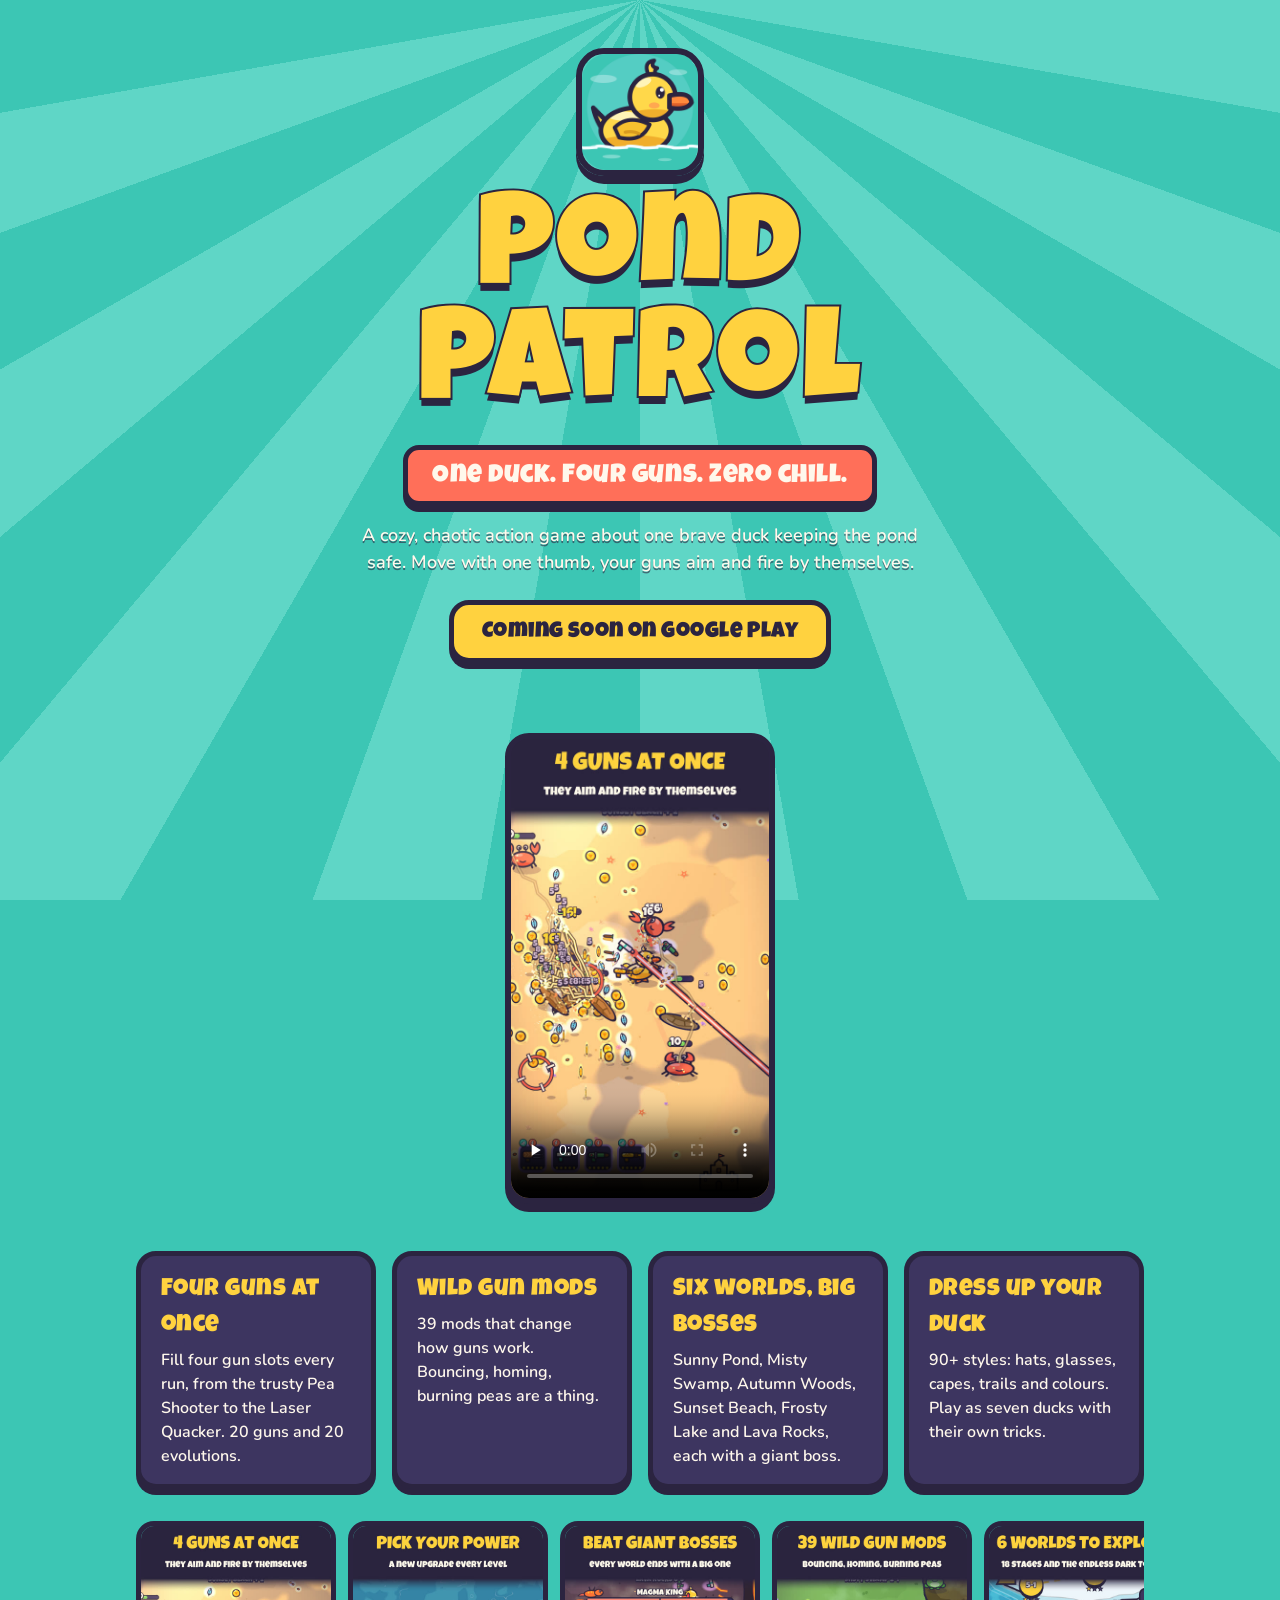
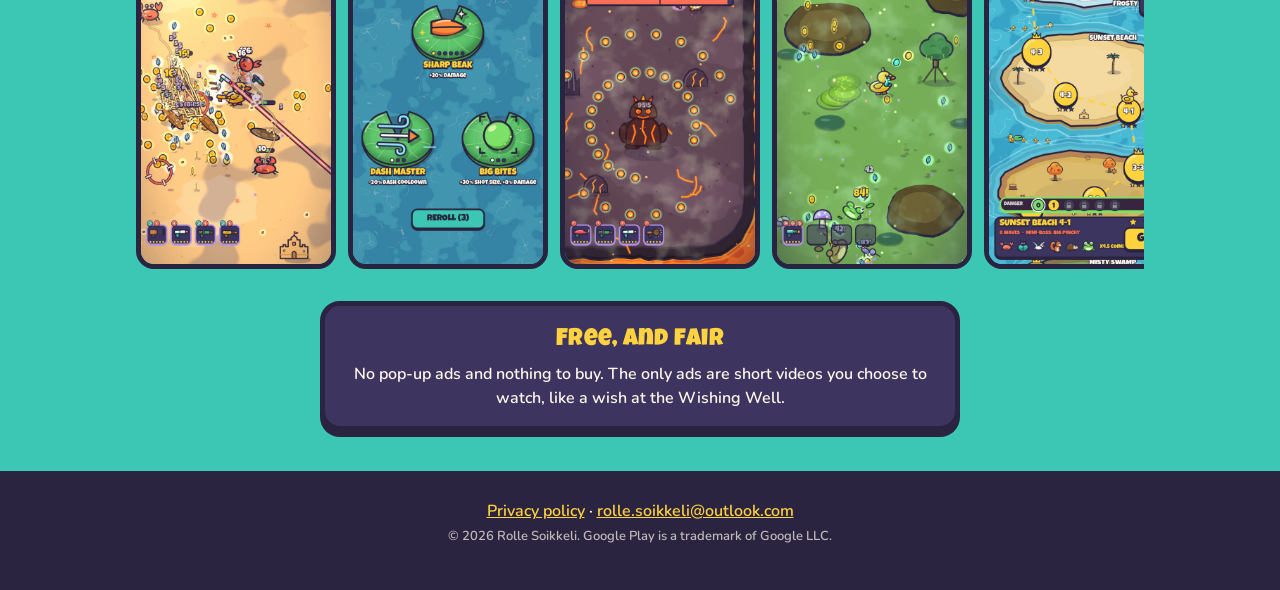
==== index.html @ 99eb1bd6 "Pond Patrol website: home page, privacy policy, app-ads.txt Co-Authored-By: Claude Opus 5.5 <noreply" ====
<!doctype html>
<html lang="en">
<head>
<meta charset="utf-8">
<meta name="viewport" content="width=device-width, initial-scale=1">
<title>Pond Patrol</title>
<meta name="description" content="Pond Patrol: a cozy, chaotic duck action game for Android. Four auto-firing guns, wild mods, six worlds and big bosses.">
<meta property="og:title" content="Pond Patrol">
<meta property="og:description" content="One duck. Four guns. Zero chill. A cozy, chaotic action game for Android.">
<meta property="og:image" content="img/hero.jpg">
<link rel="icon" href="img/icon.png">
<link rel="preconnect" href="https://fonts.googleapis.com">
<link rel="preconnect" href="https://fonts.gstatic.com" crossorigin>
<link href="https://fonts.googleapis.com/css2?family=Luckiest+Guy&family=Nunito:wght@600;800&display=swap" rel="stylesheet">
<link rel="stylesheet" href="style.css">
</head>
<body>
<header class="hero">
  <img class="icon" src="img/icon.png" alt="Pond Patrol app icon: a yellow duck on the water" width="128" height="128">
  <h1 class="logo">Pond<br>Patrol</h1>
  <p class="ribbon">One duck. Four guns. Zero chill.</p>
  <p class="lead">A cozy, chaotic action game about one brave duck keeping the pond safe. Move with one thumb, your guns aim and fire by themselves.</p>
  <p class="soon">Coming soon on Google Play</p>
</header>

<main>
  <section class="trailer">
    <video src="img/teaser.mp4" poster="img/shot1.jpg" controls playsinline preload="none" width="270" height="480"></video>
  </section>

  <section class="features">
    <div class="feature"><h2>Four guns at once</h2><p>Fill four gun slots every run, from the trusty Pea Shooter to the Laser Quacker. 20 guns and 20 evolutions.</p></div>
    <div class="feature"><h2>Wild gun mods</h2><p>39 mods that change how guns work. Bouncing, homing, burning peas are a thing.</p></div>
    <div class="feature"><h2>Six worlds, big bosses</h2><p>Sunny Pond, Misty Swamp, Autumn Woods, Sunset Beach, Frosty Lake and Lava Rocks, each with a giant boss.</p></div>
    <div class="feature"><h2>Dress up your duck</h2><p>90+ styles: hats, glasses, capes, trails and colours. Play as seven ducks with their own tricks.</p></div>
  </section>

  <section class="shots" aria-label="Screenshots">
    <img src="img/shot1.jpg" alt="Four guns firing at once on Sunset Beach" loading="lazy">
    <img src="img/shot2.jpg" alt="Picking a power-up on lily pads after a level-up" loading="lazy">
    <img src="img/shot3.jpg" alt="Fighting the Magma King" loading="lazy">
    <img src="img/shot4.jpg" alt="Bouncing, homing, burning peas" loading="lazy">
    <img src="img/shot5.jpg" alt="The world map" loading="lazy">
    <img src="img/shot6.jpg" alt="Upgrading guns in the workshop" loading="lazy">
    <img src="img/shot7.jpg" alt="The wardrobe, with a golden duck in a crown" loading="lazy">
    <img src="img/shot8.jpg" alt="The Dark Tower" loading="lazy">
  </section>

  <section class="fair">
    <h2>Free, and fair</h2>
    <p>No pop-up ads and nothing to buy. The only ads are short videos you choose to watch, like a wish at the Wishing Well.</p>
  </section>
</main>

<footer>
  <p><a href="privacy.html">Privacy policy</a> &middot; <a href="mailto:rolle.soikkeli@outlook.com">rolle.soikkeli@outlook.com</a></p>
  <p class="small">&copy; 2026 Rolle Soikkeli. Google Play is a trademark of Google LLC.</p>
</footer>
</body>
</html>
---- style.css ----
:root {
  --ink: #2b2440;
  --ink-soft: #3d3560;
  --teal: #3cc6b4;
  --teal-light: #5fd6c6;
  --sun: #ffd23f;
  --coral: #ff6f59;
  --paper: #fff8ec;
}

* { box-sizing: border-box; }

body {
  margin: 0;
  font-family: "Nunito", system-ui, sans-serif;
  font-weight: 600;
  color: var(--paper);
  background: var(--teal);
  background-image: repeating-conic-gradient(from 0deg at 50% 0%, var(--teal) 0deg 10deg, var(--teal-light) 10deg 20deg);
  background-attachment: fixed;
  line-height: 1.5;
}

a { color: var(--sun); }

.hero {
  text-align: center;
  padding: 48px 16px 24px;
}

.icon {
  border-radius: 28px;
  border: 6px solid var(--ink);
  box-shadow: 0 8px 0 var(--ink);
}

.logo, h2, .ribbon, .soon {
  font-family: "Luckiest Guy", "Nunito", sans-serif;
  font-weight: 400;
  letter-spacing: 0.02em;
}

.logo {
  margin: 16px 0 8px;
  font-size: clamp(64px, 16vw, 128px);
  line-height: 0.9;
  color: var(--sun);
  -webkit-text-stroke: 4px var(--ink);
  paint-order: stroke fill;
  text-shadow: 0 8px 0 var(--ink);
}

.ribbon {
  display: inline-block;
  margin: 8px 0 16px;
  padding: 8px 24px 4px;
  background: var(--coral);
  border: 5px solid var(--ink);
  border-radius: 16px;
  box-shadow: 0 6px 0 var(--ink);
  font-size: clamp(18px, 4.5vw, 26px);
}

.lead {
  max-width: 560px;
  margin: 0 auto;
  font-size: 18px;
  text-shadow: 0 2px 0 rgba(43, 36, 64, 0.6);
}

.soon {
  display: inline-block;
  margin-top: 24px;
  padding: 12px 28px 8px;
  background: var(--sun);
  color: var(--ink);
  border: 5px solid var(--ink);
  border-radius: 20px;
  box-shadow: 0 6px 0 var(--ink);
  font-size: 22px;
}

main {
  max-width: 1040px;
  margin: 0 auto;
  padding: 0 16px;
}

.trailer {
  text-align: center;
  margin: 24px 0 40px;
}

.trailer video {
  width: 270px;
  max-width: 100%;
  height: auto;
  border: 6px solid var(--ink);
  border-radius: 24px;
  box-shadow: 0 8px 0 var(--ink);
  background: var(--ink);
}

.features {
  display: grid;
  grid-template-columns: repeat(auto-fit, minmax(220px, 1fr));
  gap: 16px;
}

.feature, .fair {
  background: var(--ink-soft);
  border: 5px solid var(--ink);
  border-radius: 20px;
  box-shadow: 0 6px 0 var(--ink);
  padding: 16px 20px;
}

h2 {
  margin: 0 0 4px;
  color: var(--sun);
  font-size: 24px;
}

.feature p, .fair p { margin: 0; }

.shots {
  display: flex;
  gap: 12px;
  overflow-x: auto;
  padding: 32px 0 24px;
  scroll-snap-type: x mandatory;
}

.shots img {
  flex: 0 0 auto;
  width: 200px;
  height: auto;
  border: 5px solid var(--ink);
  border-radius: 18px;
  scroll-snap-align: start;
}

.fair {
  text-align: center;
  margin: 8px auto 40px;
  max-width: 640px;
}

footer {
  text-align: center;
  padding: 24px 16px 40px;
  background: var(--ink);
}

footer p { margin: 4px 0; }

.small { font-size: 13px; opacity: 0.7; }

/* the privacy policy page */
.doc {
  max-width: 760px;
  margin: 32px auto;
  padding: 24px 28px;
  background: var(--paper);
  color: var(--ink);
  border: 5px solid var(--ink);
  border-radius: 20px;
  box-shadow: 0 6px 0 var(--ink);
}

.doc h1 {
  font-family: "Luckiest Guy", sans-serif;
  font-weight: 400;
  color: var(--ink);
  margin-top: 0;
}

.doc h2 { color: var(--coral); font-size: 22px; margin-top: 24px; }
.doc a { color: #1f8f80; }
.back { display: inline-block; margin: 24px 0 0 16px; }
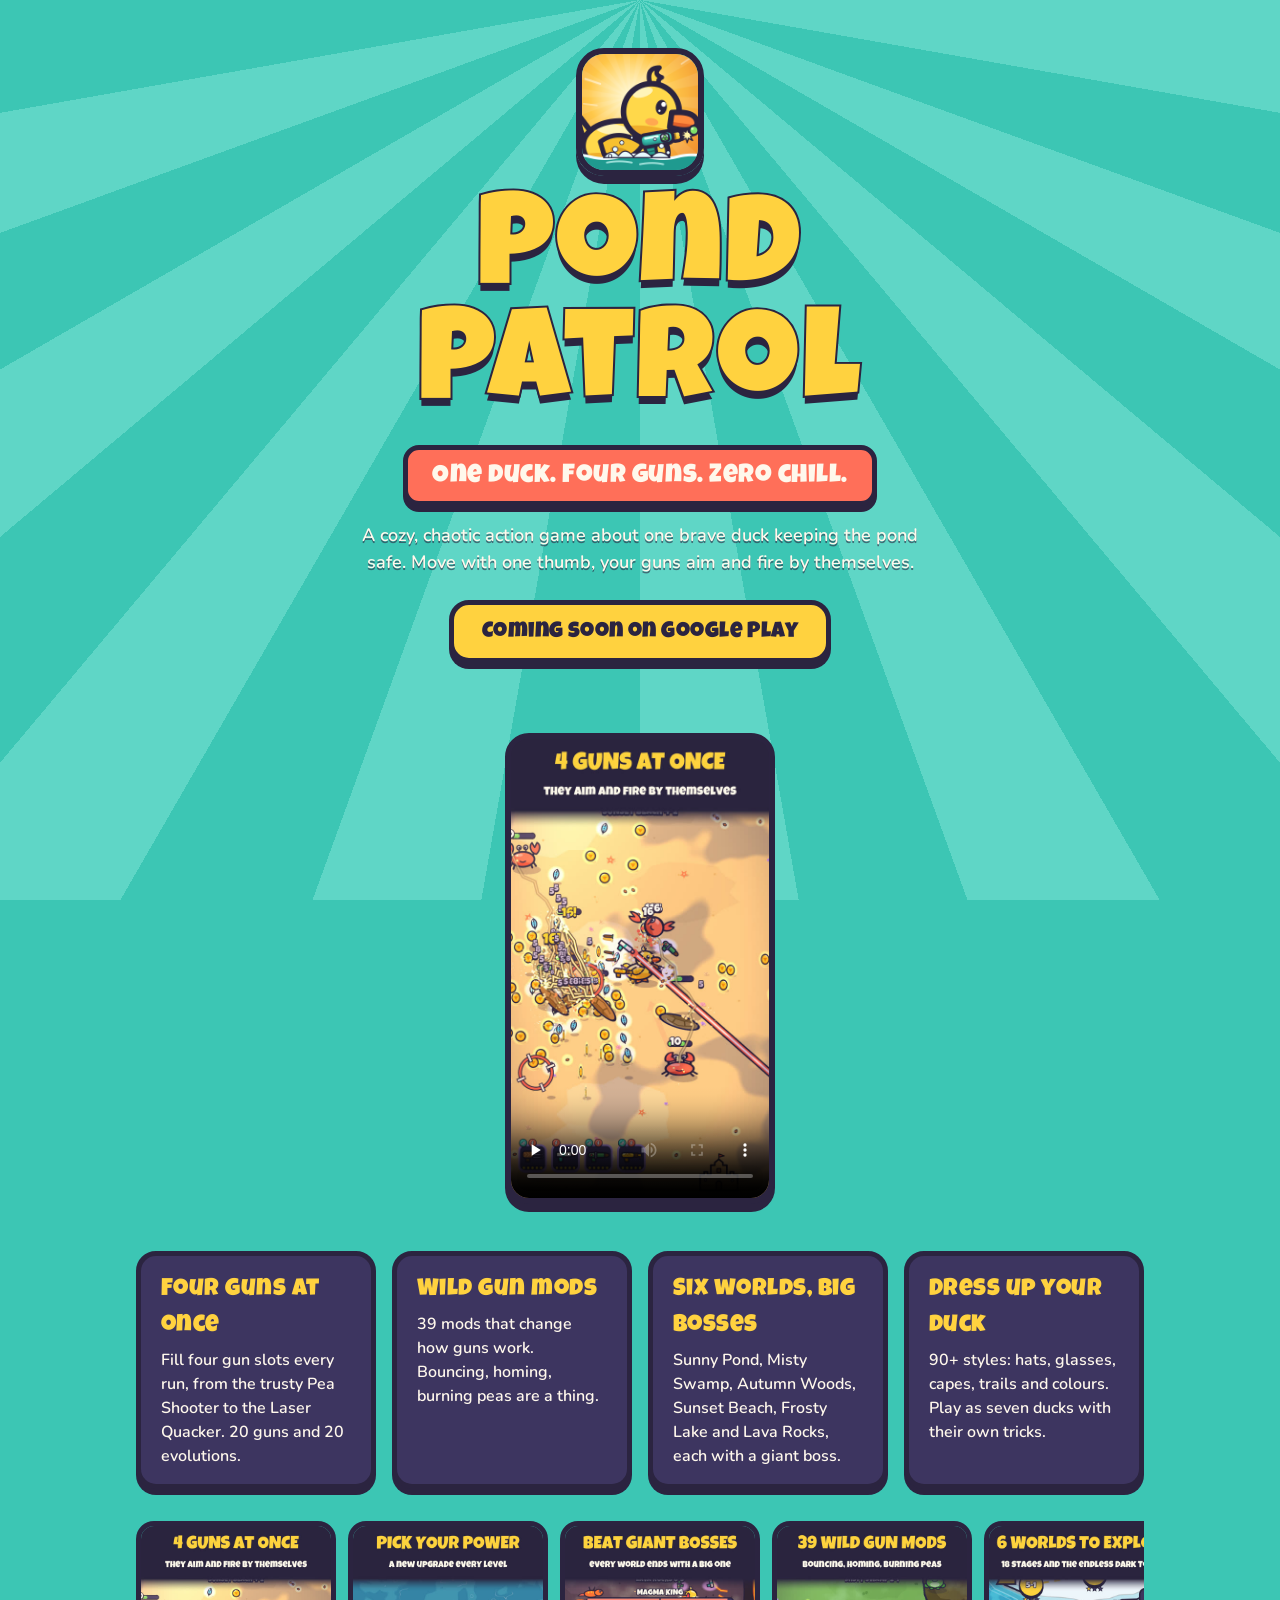
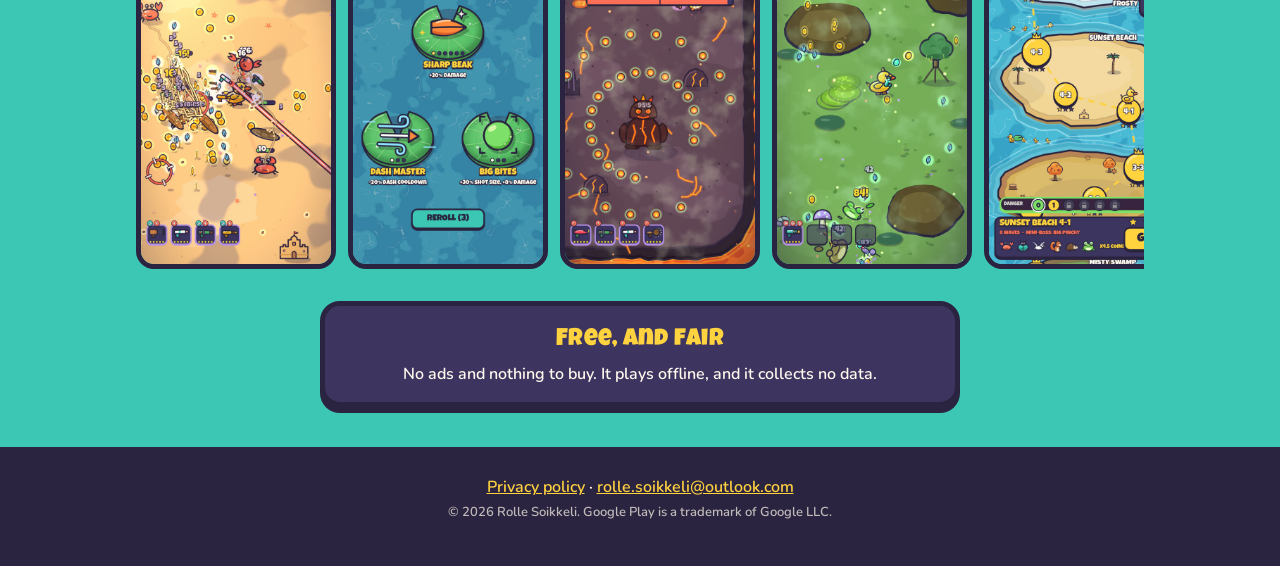
==== commit 03283639: "No ads in 1.0.0: privacy policy and front page updated Co-Authored-By: Claude Opus 5.5 <noreply@anth" ====
--- a/index.html
+++ b/index.html
@@ -48,7 +48,7 @@
 
   <section class="fair">
     <h2>Free, and fair</h2>
-    <p>No pop-up ads and nothing to buy. The only ads are short videos you choose to watch, like a wish at the Wishing Well.</p>
+    <p>No ads and nothing to buy. It plays offline, and it collects no data.</p>
   </section>
 </main>
 
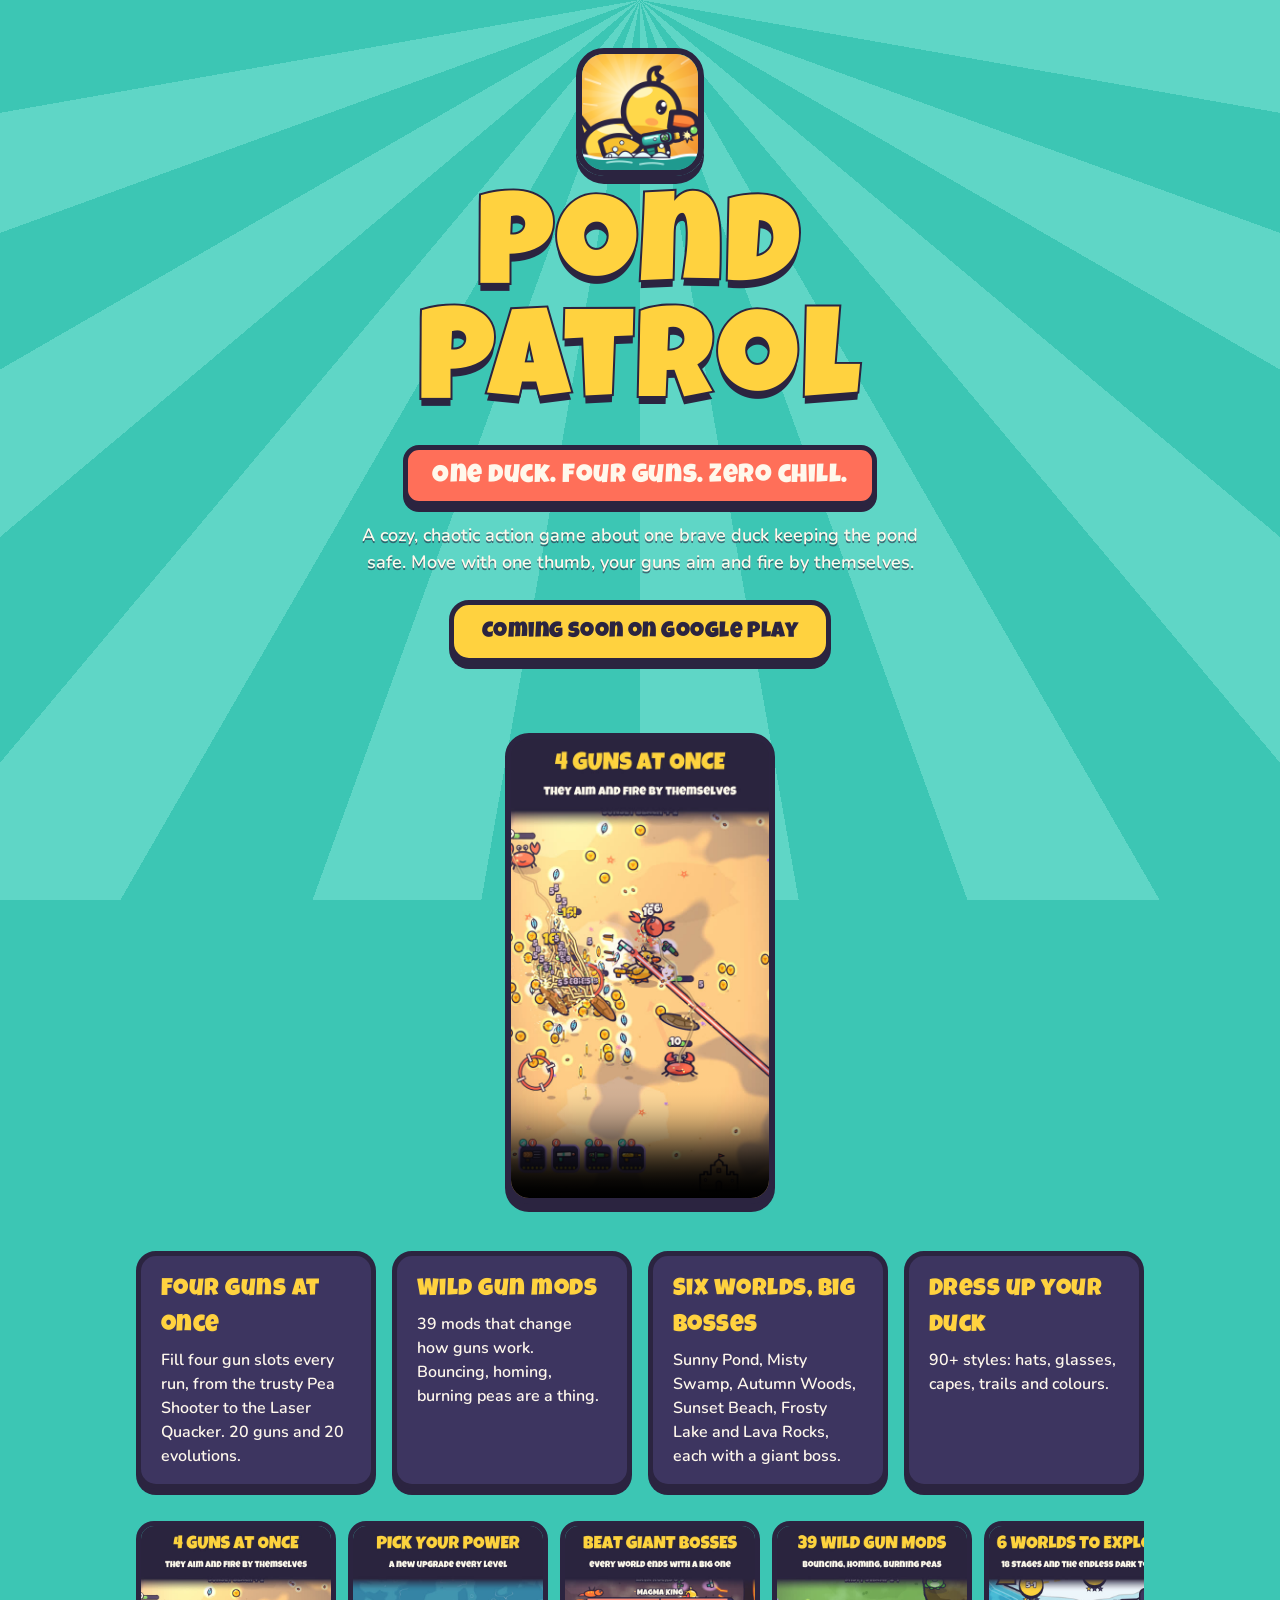
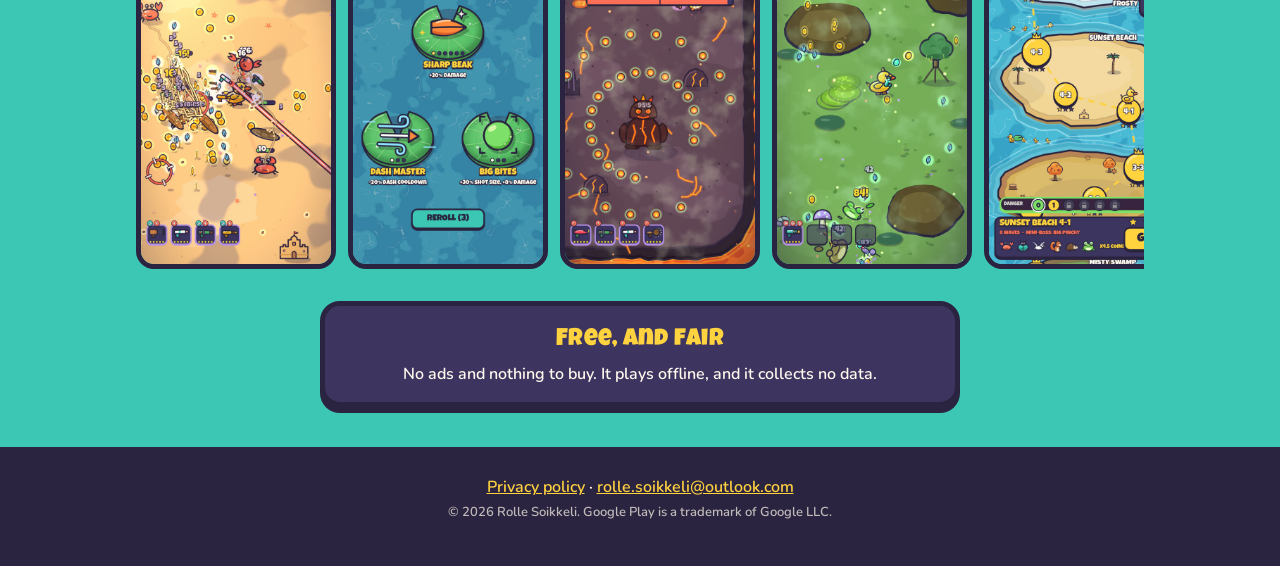
==== commit 58cf5e5a: "Front page: no more playable ducks Co-Authored-By: Claude Opus 5.5 <noreply@anthropic.com>" ====
--- a/index.html
+++ b/index.html
@@ -32,7 +32,7 @@
     <div class="feature"><h2>Four guns at once</h2><p>Fill four gun slots every run, from the trusty Pea Shooter to the Laser Quacker. 20 guns and 20 evolutions.</p></div>
     <div class="feature"><h2>Wild gun mods</h2><p>39 mods that change how guns work. Bouncing, homing, burning peas are a thing.</p></div>
     <div class="feature"><h2>Six worlds, big bosses</h2><p>Sunny Pond, Misty Swamp, Autumn Woods, Sunset Beach, Frosty Lake and Lava Rocks, each with a giant boss.</p></div>
-    <div class="feature"><h2>Dress up your duck</h2><p>90+ styles: hats, glasses, capes, trails and colours. Play as seven ducks with their own tricks.</p></div>
+    <div class="feature"><h2>Dress up your duck</h2><p>90+ styles: hats, glasses, capes, trails and colours.</p></div>
   </section>
 
   <section class="shots" aria-label="Screenshots">
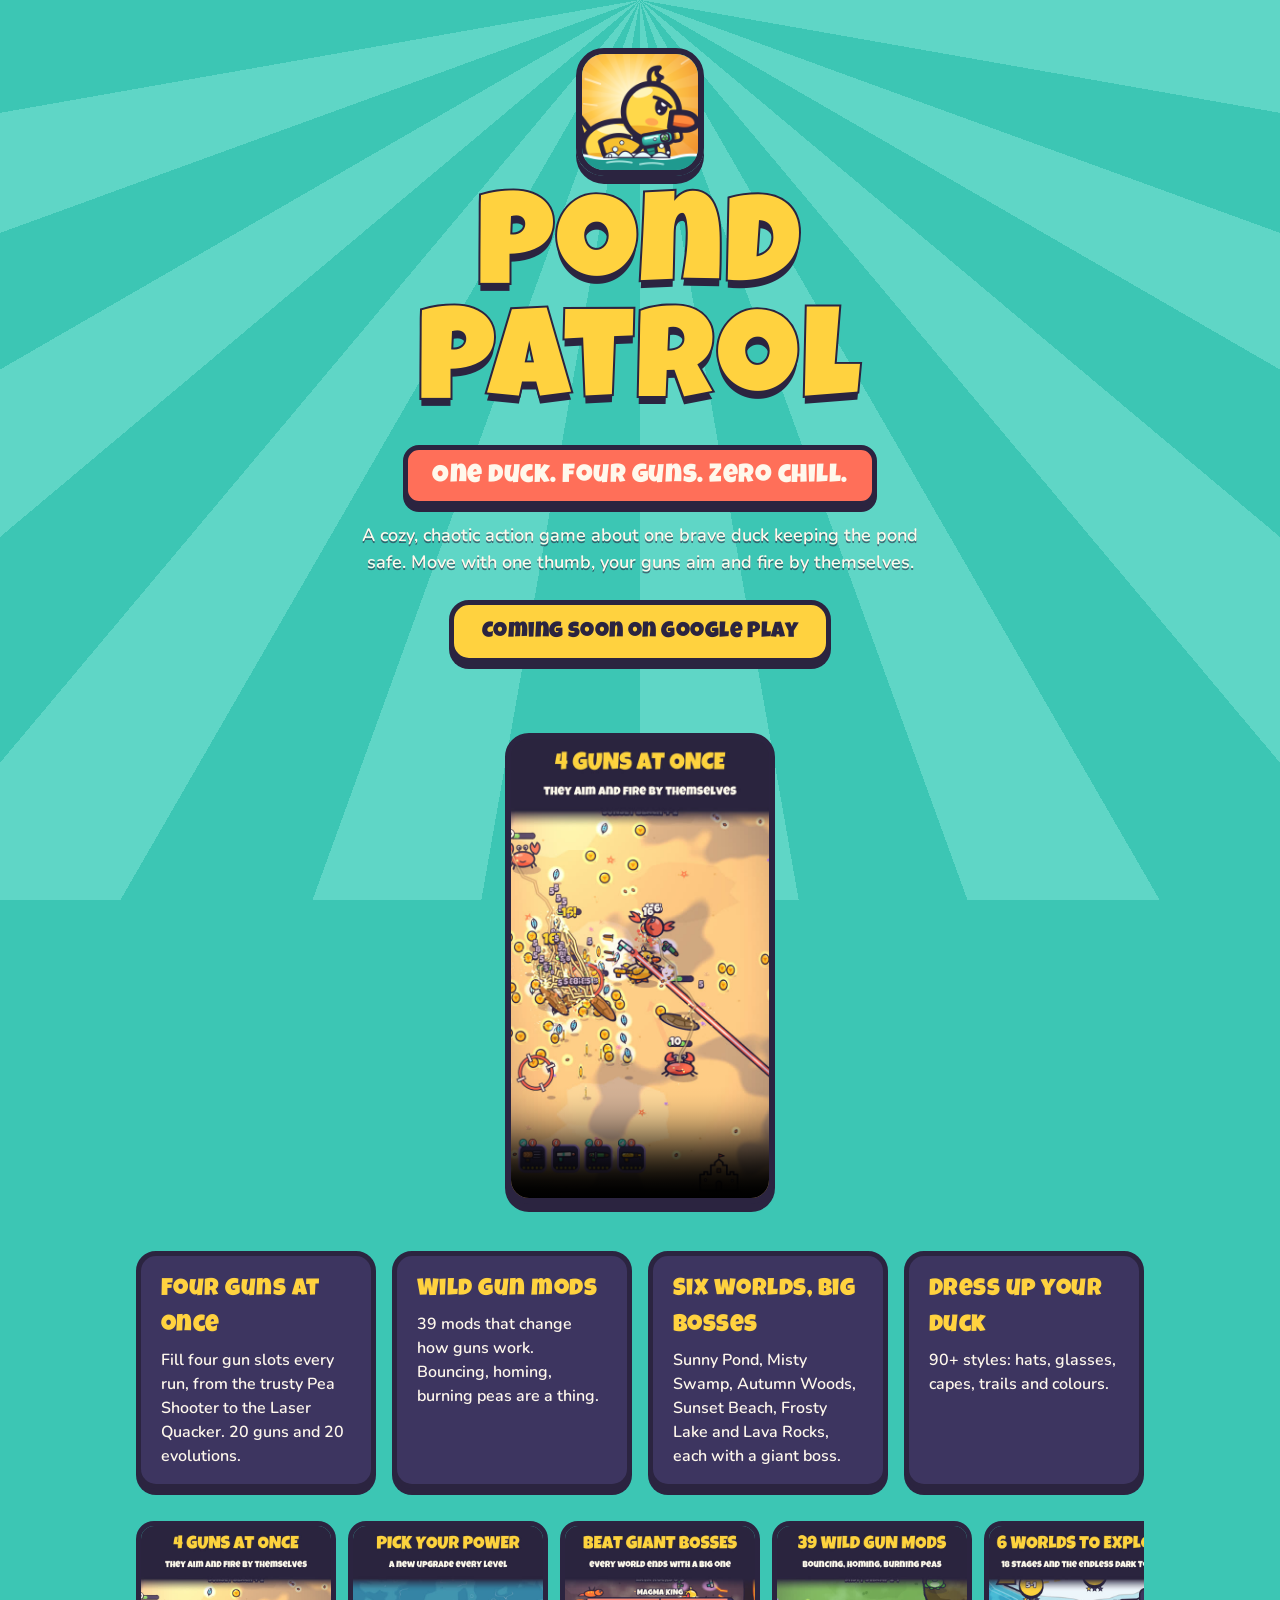
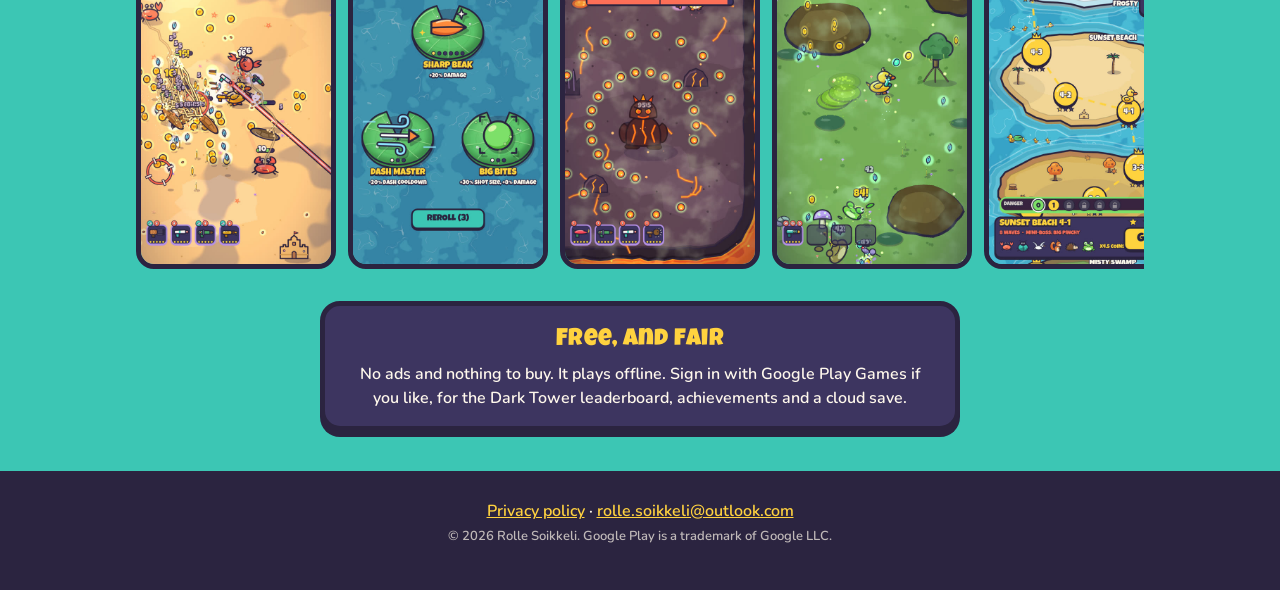
==== commit 1730b083: "Privacy policy: optional Google Play Games sign-in Co-Authored-By: Claude Opus 5.5 <noreply@anthropi" ====
--- a/index.html
+++ b/index.html
@@ -48,7 +48,7 @@
 
   <section class="fair">
     <h2>Free, and fair</h2>
-    <p>No ads and nothing to buy. It plays offline, and it collects no data.</p>
+    <p>No ads and nothing to buy. It plays offline. Sign in with Google Play Games if you like, for the Dark Tower leaderboard, achievements and a cloud save.</p>
   </section>
 </main>
 
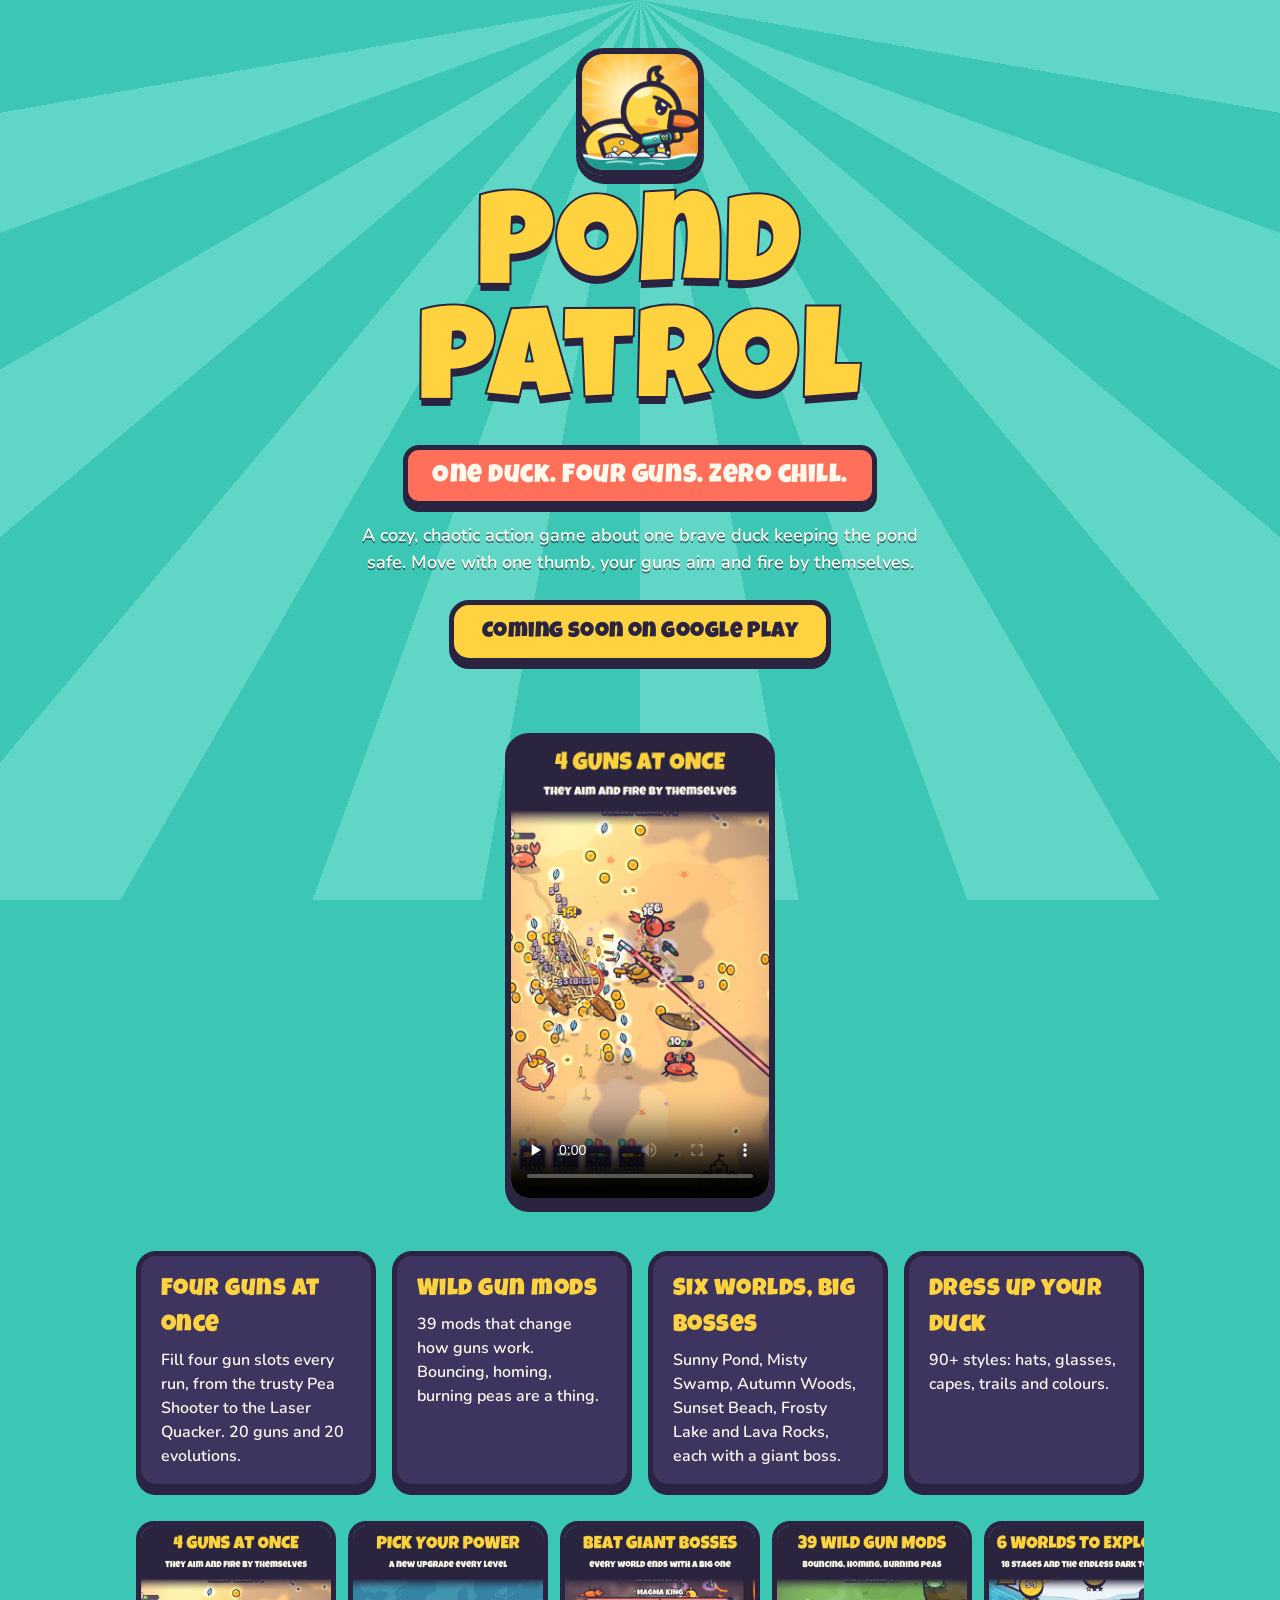
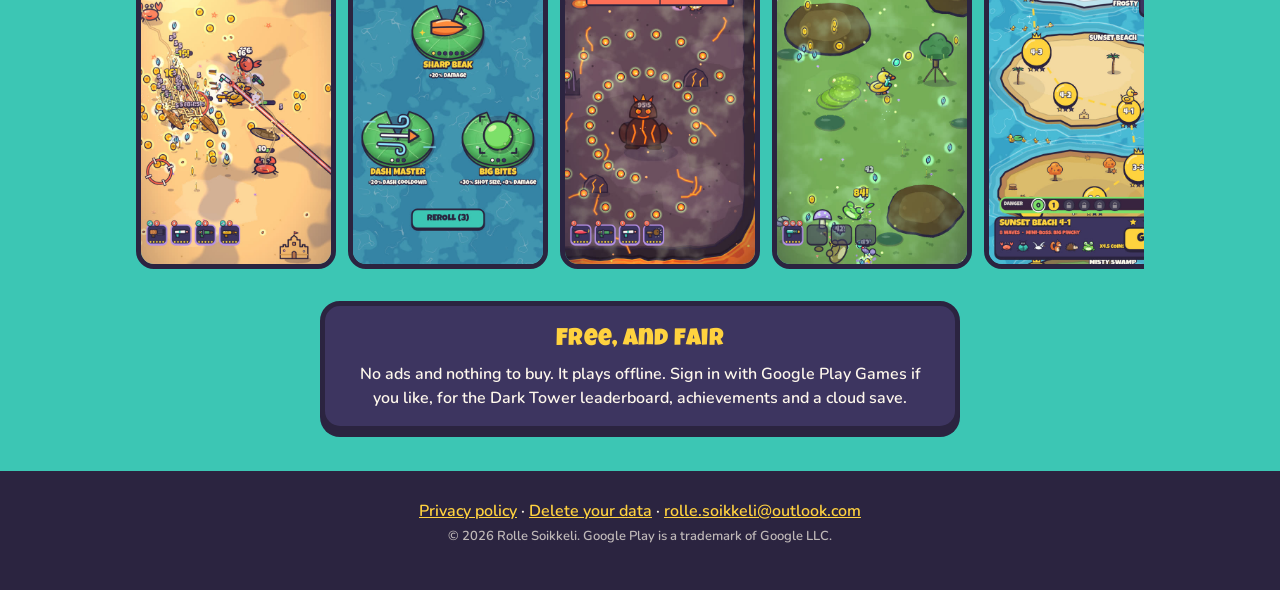
==== commit a83352ad: "Delete-your-data page (for the Play Data safety form) Co-Authored-By: Claude Opus 5.5 <noreply@anthr" ====
--- a/index.html
+++ b/index.html
@@ -53,7 +53,7 @@
 </main>
 
 <footer>
-  <p><a href="privacy.html">Privacy policy</a> &middot; <a href="mailto:rolle.soikkeli@outlook.com">rolle.soikkeli@outlook.com</a></p>
+  <p><a href="privacy.html">Privacy policy</a> &middot; <a href="delete-data.html">Delete your data</a> &middot; <a href="mailto:rolle.soikkeli@outlook.com">rolle.soikkeli@outlook.com</a></p>
   <p class="small">&copy; 2026 Rolle Soikkeli. Google Play is a trademark of Google LLC.</p>
 </footer>
 </body>
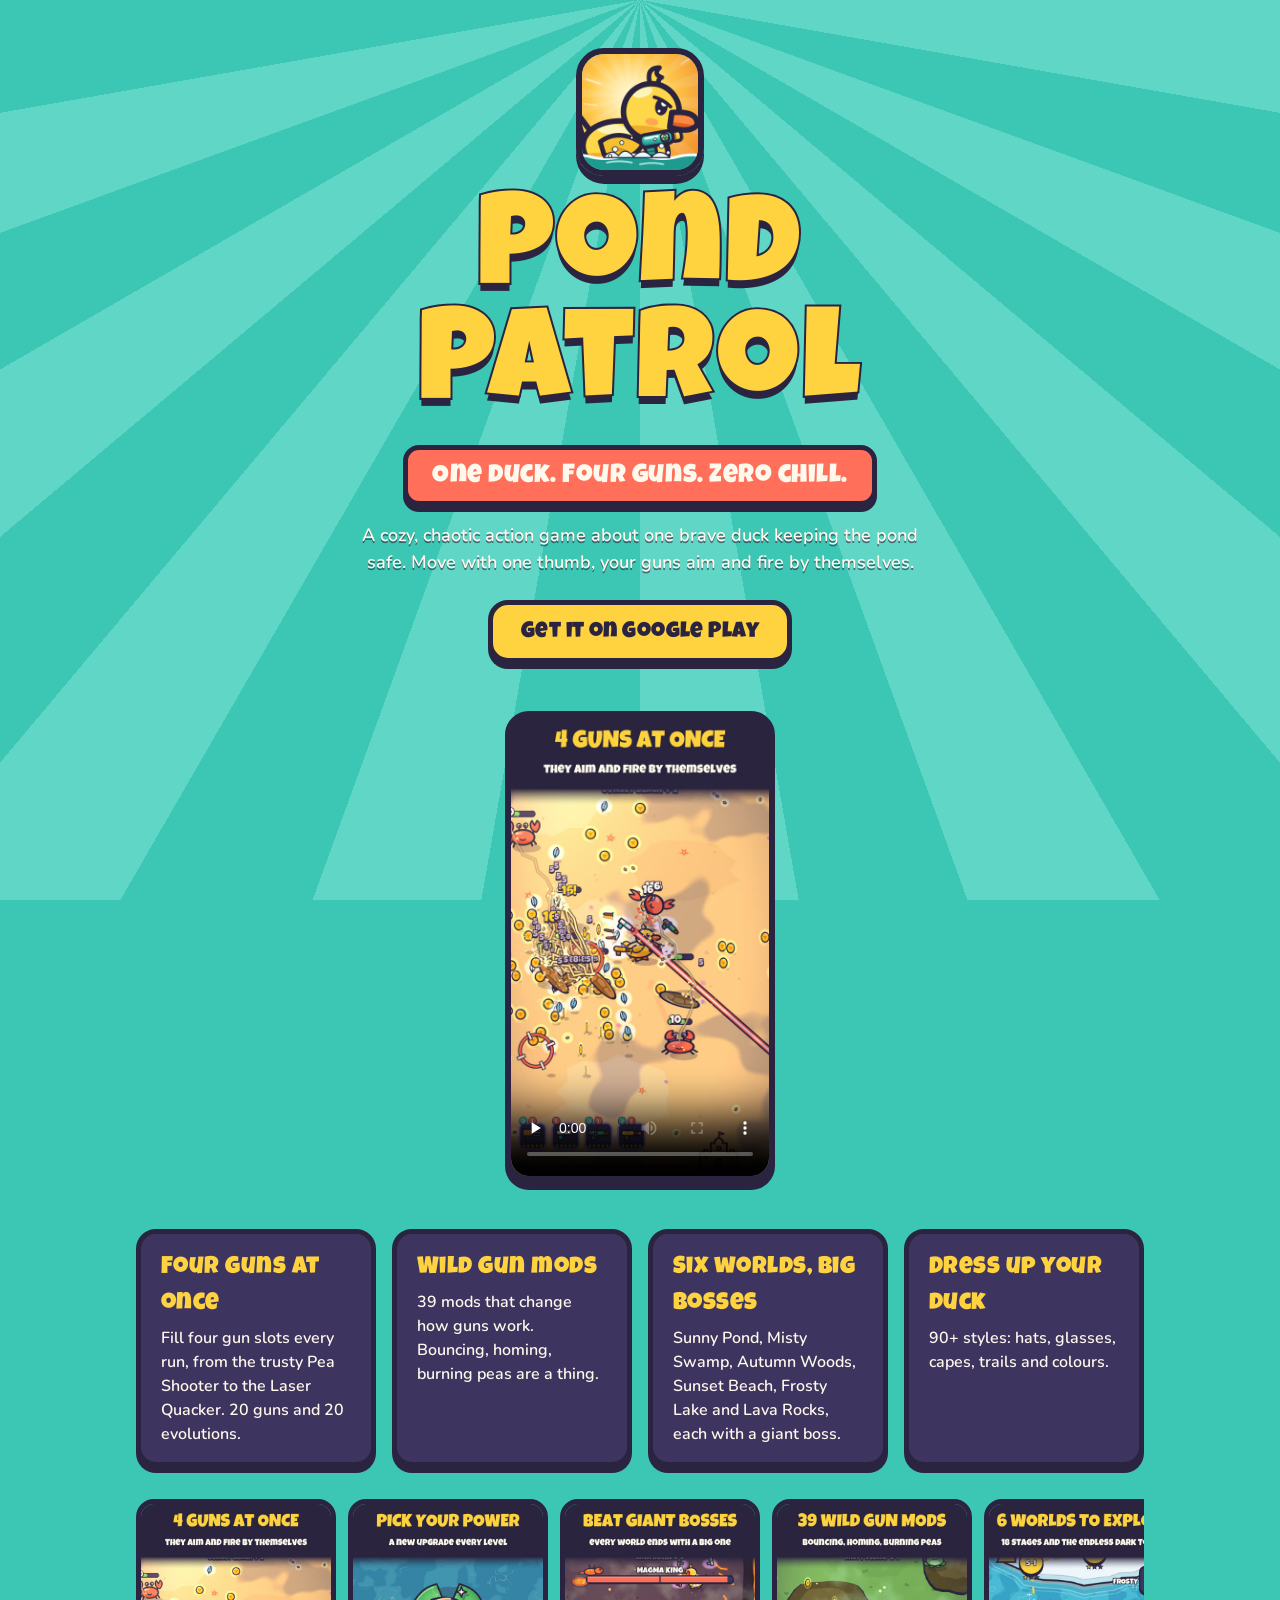
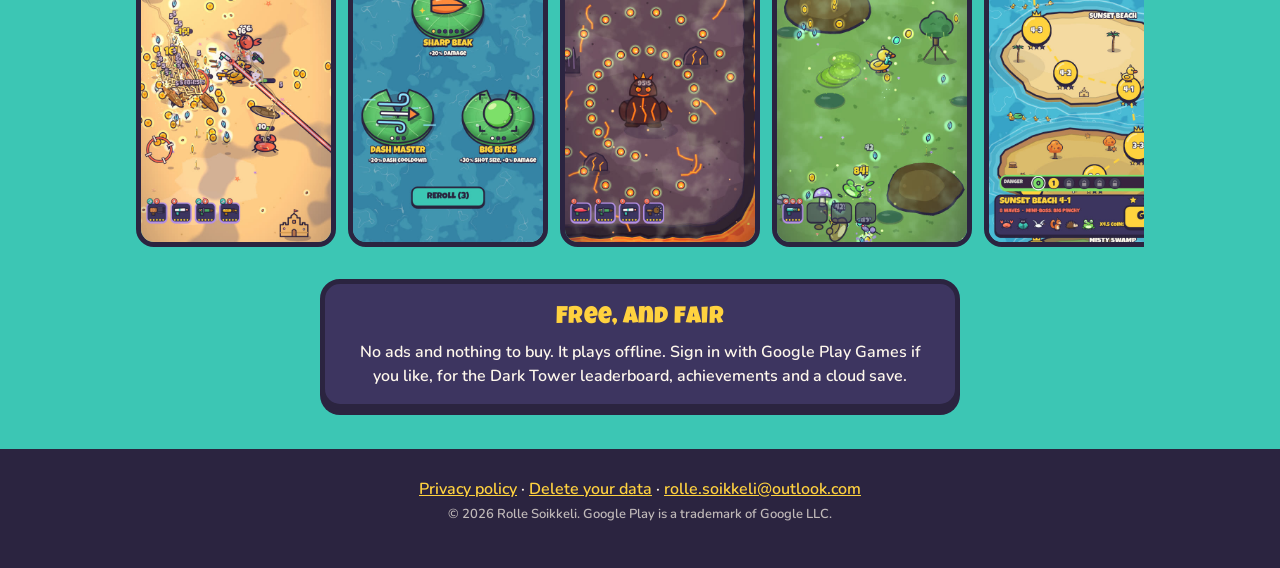
==== commit ca1795dd: "Pond Patrol is out: Google Play link on the front page Co-Authored-By: Claude Opus 5.5 <noreply@anth" ====
--- a/index.html
+++ b/index.html
@@ -20,7 +20,7 @@
   <h1 class="logo">Pond<br>Patrol</h1>
   <p class="ribbon">One duck. Four guns. Zero chill.</p>
   <p class="lead">A cozy, chaotic action game about one brave duck keeping the pond safe. Move with one thumb, your guns aim and fire by themselves.</p>
-  <p class="soon">Coming soon on Google Play</p>
+  <a class="soon" href="https://play.google.com/store/apps/details?id=com.pondpatrol.game">Get it on Google Play</a>
 </header>
 
 <main>
--- a/style.css
+++ b/style.css
@@ -178,3 +178,10 @@
 .doc h2 { color: var(--coral); font-size: 22px; margin-top: 24px; }
 .doc a { color: #1f8f80; }
 .back { display: inline-block; margin: 24px 0 0 16px; }
+
+a.soon {
+  text-decoration: none;
+  transition: transform 0.1s;
+}
+a.soon:hover { transform: translateY(-2px); }
+a.soon:active { transform: translateY(3px); box-shadow: 0 3px 0 var(--ink); }
